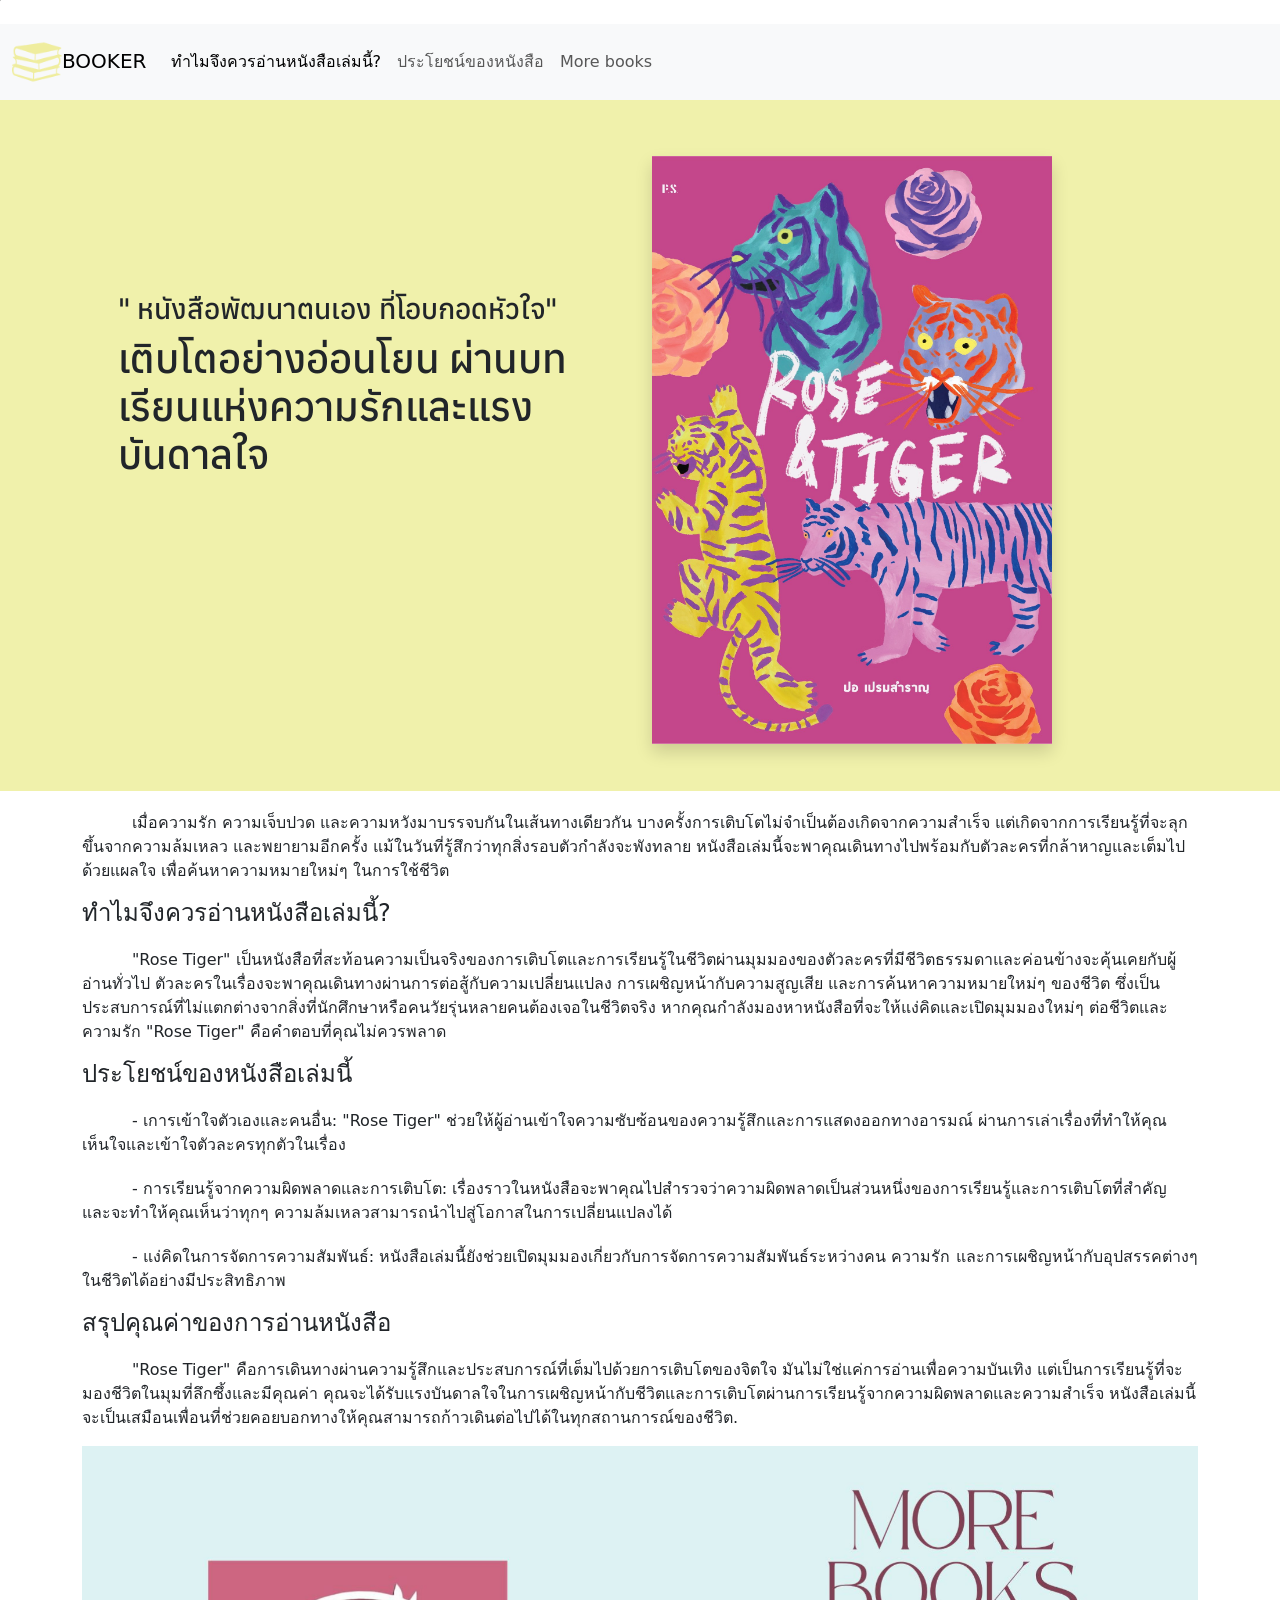
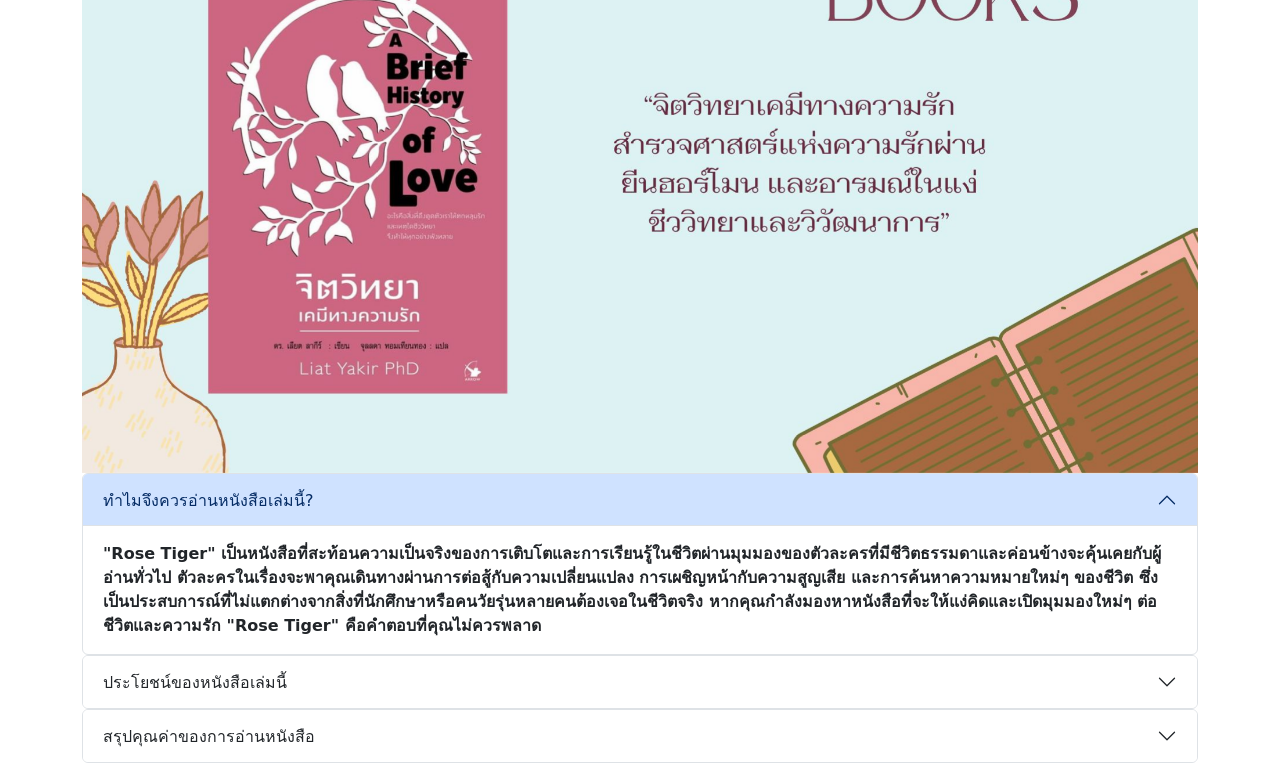
==== index.html @ 11191878 "ver.1" ====
<!doctype html>
<html lang="en">

<head>
    <meta charset="utf-8">
    <meta name="viewport" content="width=device-width, initial-scale=1">
    <title>หนังสือที่เปลี่ยนมุมมอง เส้นทางใหม่ในการเผชิญหน้ากับความสูญเสียและการเริ่มต้นใหม่</title>
    <meta name="keywords"
        content="หนังสือพัฒนาตนเอง,การเติบโตทางจิตใจ,ความรักและความเจ็บปวด,แรงบันดาลใจในการใช้ชีวิต,การจัดการความสัมพันธ์,การเผชิญหน้ากับความสูญเสีย ">
    <meta name="description"
        content="ค้นพบหนังสือพัฒนาตนเองที่จะพาคุณเติบโตทางจิตใจ ผ่านเรื่องราวความรักและความเจ็บปวด พร้อมแรงบันดาลใจในการใช้ชีวิตอย่างลึกซึ้งและมีความหมาย">

    <link href="https://cdn.jsdelivr.net/npm/bootstrap@5.3.8/dist/css/bootstrap.min.css" rel="stylesheet"
        integrity="sha384-sRIl4kxILFvY47J16cr9ZwB07vP4J8+LH7qKQnuqkuIAvNWLzeN8tE5YBujZqJLB" crossorigin="anonymous">
    <link href="https://fonts.googleapis.com/css2?family=Anuphan:wght@500&display=swap" rel="stylesheet">
    <link href="https://unpkg.com/aos@2.3.1/dist/aos.css" rel="stylesheet">
    <link rel="stylesheet" href="css/style.css">
</head>

<body>
    ้<header>
        <nav class="navbar navbar-expand-lg bg-body-tertiary">
            <div class="container-fluid">
                <a class="navbar-brand" href="#"> <img src="images/books-stack-of-three (1).png" alt="" width="50 px">BOOKER
                </a>
                <button class="navbar-toggler" type="button" data-bs-toggle="collapse"
                    data-bs-target="#navbarSupportedContent" aria-controls="navbarSupportedContent"
                    aria-expanded="false" aria-label="Toggle navigation">
                    <span class="navbar-toggler-icon"></span>
                </button>
                <div class="collapse navbar-collapse" id="navbarSupportedContent">
                    <ul class="navbar-nav me-auto mb-2 mb-lg-0">
                        <li class="nav-item">
                            <a class="nav-link active" aria-current="page" href="#why">ทำไมจึงควรอ่านหนังสือเล่มนี้?</a>
                        </li>

                        <li class="nav-item">
                            <a class="nav-link" href="#useful">ประโยชน์ของหนังสือ</a>
                        </li>

                        <li class="nav-item">
                            <a class="nav-link" href="https://www.naiin.com/"
                                target="_blank">More books</a>
                        </li>

                       
    </header>

    <div class="body pb-5 pt-5">
        <div class="container">
            <div class="row">
                <div class="text center col-12 col-md-6 col-xl-6 px-5 py-1 py-md-3 py-xl-5 mt-5 fonts-head "
                    data-aos="fade-right" data-aos-duration="2000">
                    <h3 class="mt-5 ">" หนังสือพัฒนาตนเอง ที่โอบกอดหัวใจ"
                    </h3>
                    <h1>เติบโตอย่างอ่อนโยน ผ่านบทเรียนแห่งความรักและแรงบันดาลใจ </h1>
                </div>


                <div class="col-12 col-md-6 col-xl-6 mt-2  ">
                    <img src="images/Rose_Tiger_.jpg" alt="" width="400 px" class="shadow" data-aos="fade-left"
                        data-aos-duration="2000">
                </div>
            </div>
        </div>
    </div>

    <div class="container ">
        <p>เมื่อความรัก ความเจ็บปวด และความหวังมาบรรจบกันในเส้นทางเดียวกัน
            บางครั้งการเติบโตไม่จำเป็นต้องเกิดจากความสำเร็จ แต่เกิดจากการเรียนรู้ที่จะลุกขึ้นจากความล้มเหลว
            และพยายามอีกครั้ง แม้ในวันที่รู้สึกว่าทุกสิ่งรอบตัวกำลังจะพังทลาย
            หนังสือเล่มนี้จะพาคุณเดินทางไปพร้อมกับตัวละครที่กล้าหาญและเต็มไปด้วยแผลใจ เพื่อค้นหาความหมายใหม่ๆ
            ในการใช้ชีวิต
        </p>
    </div>

    <div class="container">
        <h4 id="why">ทำไมจึงควรอ่านหนังสือเล่มนี้?</h4>
    </div>

    <div class="container">
        <p>"Rose Tiger"
            เป็นหนังสือที่สะท้อนความเป็นจริงของการเติบโตและการเรียนรู้ในชีวิตผ่านมุมมองของตัวละครที่มีชีวิตธรรมดาและค่อนข้างจะคุ้นเคยกับผู้อ่านทั่วไป
            ตัวละครในเรื่องจะพาคุณเดินทางผ่านการต่อสู้กับความเปลี่ยนแปลง การเผชิญหน้ากับความสูญเสีย
            และการค้นหาความหมายใหม่ๆ ของชีวิต
            ซึ่งเป็นประสบการณ์ที่ไม่แตกต่างจากสิ่งที่นักศึกษาหรือคนวัยรุ่นหลายคนต้องเจอในชีวิตจริง
            หากคุณกำลังมองหาหนังสือที่จะให้แง่คิดและเปิดมุมมองใหม่ๆ ต่อชีวิตและความรัก "Rose Tiger"
            คือคำตอบที่คุณไม่ควรพลาด
        </p>
    </div>

    <div class="container">
        <h4 id="useful">ประโยชน์ของหนังสือเล่มนี้</h4>
    </div>

    <div class="container">
        <p>- เการเข้าใจตัวเองและคนอื่น: "Rose Tiger" ช่วยให้ผู้อ่านเข้าใจความซับซ้อนของความรู้สึกและการแสดงออกทางอารมณ์
            ผ่านการเล่าเรื่องที่ทำให้คุณเห็นใจและเข้าใจตัวละครทุกตัวในเรื่อง</p>
        <p>- การเรียนรู้จากความผิดพลาดและการเติบโต:
            เรื่องราวในหนังสือจะพาคุณไปสำรวจว่าความผิดพลาดเป็นส่วนหนึ่งของการเรียนรู้และการเติบโตที่สำคัญ
            และจะทำให้คุณเห็นว่าทุกๆ ความล้มเหลวสามารถนำไปสู่โอกาสในการเปลี่ยนแปลงได้</p>
        <p>- แง่คิดในการจัดการความสัมพันธ์: หนังสือเล่มนี้ยังช่วยเปิดมุมมองเกี่ยวกับการจัดการความสัมพันธ์ระหว่างคน
            ความรัก และการเผชิญหน้ากับอุปสรรคต่างๆ ในชีวิตได้อย่างมีประสิทธิภาพ</p>
    </div>


    <div class="container">
        <h4 id="sum">สรุปคุณค่าของการอ่านหนังสือ</h4>
        <p>"Rose Tiger" คือการเดินทางผ่านความรู้สึกและประสบการณ์ที่เต็มไปด้วยการเติบโตของจิตใจ
            มันไม่ใช่แค่การอ่านเพื่อความบันเทิง แต่เป็นการเรียนรู้ที่จะมองชีวิตในมุมที่ลึกซึ้งและมีคุณค่า
            คุณจะได้รับแรงบันดาลใจในการเผชิญหน้ากับชีวิตและการเติบโตผ่านการเรียนรู้จากความผิดพลาดและความสำเร็จ
            หนังสือเล่มนี้จะเป็นเสมือนเพื่อนที่ช่วยคอยบอกทางให้คุณสามารถก้าวเดินต่อไปได้ในทุกสถานการณ์ของชีวิต.</p>
    </div>



    <!-- กล่องเปลี่ยนรูปภาพ -->
    <div class="container">
        <div id="carouselExampleSlidesOnly" class="carousel slide" data-bs-ride="carousel">
            <div class="carousel-inner">
                <div class="carousel-item active">
                    <img src="images/slide1.jpg" class="d-block w-100" alt="...">
                </div>
                <div class="carousel-item">
                    <img src="images/slide2.jpg" class="d-block w-100" alt="...">
                </div>
                <div class="carousel-item">
                    <img src="images/slide3.jpg" class="d-block w-100" alt="...">
                </div>
            </div>
        </div>
    </div>

    <div class="container">
        <div class="accordion" id="accordionExample">
            <!-- Item1 -->
            <div class="accordion-item">
                <h2 class="accordion-header">
                    <button class="accordion-button" type="button" data-bs-toggle="collapse"
                        data-bs-target="#collapseOne" aria-expanded="true" aria-controls="collapseOne">
                        ทำไมจึงควรอ่านหนังสือเล่มนี้?
                    </button>
                </h2>
                <div id="collapseOne" class="accordion-collapse collapse show" data-bs-parent="#accordionExample">
                    <div class="accordion-body">
                        <strong>"Rose Tiger"
                            เป็นหนังสือที่สะท้อนความเป็นจริงของการเติบโตและการเรียนรู้ในชีวิตผ่านมุมมองของตัวละครที่มีชีวิตธรรมดาและค่อนข้างจะคุ้นเคยกับผู้อ่านทั่วไป
                            ตัวละครในเรื่องจะพาคุณเดินทางผ่านการต่อสู้กับความเปลี่ยนแปลง การเผชิญหน้ากับความสูญเสีย
                            และการค้นหาความหมายใหม่ๆ ของชีวิต
                            ซึ่งเป็นประสบการณ์ที่ไม่แตกต่างจากสิ่งที่นักศึกษาหรือคนวัยรุ่นหลายคนต้องเจอในชีวิตจริง
                            หากคุณกำลังมองหาหนังสือที่จะให้แง่คิดและเปิดมุมมองใหม่ๆ ต่อชีวิตและความรัก "Rose Tiger"
                            คือคำตอบที่คุณไม่ควรพลาด
                    </div>
                </div>
            </div>
            <!-- Item2 -->
            <div class="accordion-item">
                <h2 class="accordion-header">
                    <button class="accordion-button collapsed" type="button" data-bs-toggle="collapse"
                        data-bs-target="#collapseTwo" aria-expanded="false" aria-controls="collapseTwo">
                        ประโยชน์ของหนังสือเล่มนี้
                    </button>
                </h2>
                <div id="collapseTwo" class="accordion-collapse collapse" data-bs-parent="#accordionExample">
                    <div class="accordion-body">
                        <strong>- การเข้าใจตัวเองและคนอื่น: "Rose Tiger"
                            ช่วยให้ผู้อ่านเข้าใจความซับซ้อนของความรู้สึกและการแสดงออกทางอารมณ์
                            ผ่านการเล่าเรื่องที่ทำให้คุณเห็นใจและเข้าใจตัวละครทุกตัวในเรื่อง

                            - การเรียนรู้จากความผิดพลาดและการเติบโต:
                            เรื่องราวในหนังสือจะพาคุณไปสำรวจว่าความผิดพลาดเป็นส่วนหนึ่งของการเรียนรู้และการเติบโตที่สำคัญ
                            และจะทำให้คุณเห็นว่าทุกๆ ความล้มเหลวสามารถนำไปสู่โอกาสในการเปลี่ยนแปลงได้

                            - แง่คิดในการจัดการความสัมพันธ์:
                            หนังสือเล่มนี้ยังช่วยเปิดมุมมองเกี่ยวกับการจัดการความสัมพันธ์ระหว่างคน ความรัก
                            และการเผชิญหน้ากับอุปสรรคต่างๆ ในชีวิตได้อย่างมีประสิทธิภาพ
                    </div>
                </div>
            </div>
            <!-- Item3 -->
            <div class="accordion-item">
                <h2 class="accordion-header">
                    <button class="accordion-button collapsed" type="button" data-bs-toggle="collapse"
                        data-bs-target="#collapseThree" aria-expanded="false" aria-controls="collapseThree">
                        สรุปคุณค่าของการอ่านหนังสือ
                    </button>
                </h2>
                <div id="collapseThree" class="accordion-collapse collapse" data-bs-parent="#accordionExample">
                    <div class="accordion-body">
                        <strong>"Rose Tiger" คือการเดินทางผ่านความรู้สึกและประสบการณ์ที่เต็มไปด้วยการเติบโตของจิตใจ
                            มันไม่ใช่แค่การอ่านเพื่อความบันเทิง
                            แต่เป็นการเรียนรู้ที่จะมองชีวิตในมุมที่ลึกซึ้งและมีคุณค่า
                            คุณจะได้รับแรงบันดาลใจในการเผชิญหน้ากับชีวิตและการเติบโตผ่านการเรียนรู้จากความผิดพลาดและความสำเร็จ
                            หนังสือเล่มนี้จะเป็นเสมือนเพื่อนที่ช่วยคอยบอกทางให้คุณสามารถก้าวเดินต่อไปได้ในทุกสถานการณ์ของชีวิต
                    </div>
                </div>
            </div>
        </div>
    </div>
    </div>
    <script src="https://cdn.jsdelivr.net/npm/bootstrap@5.3.8/dist/js/bootstrap.bundle.min.js"
        integrity="sha384-FKyoEForCGlyvwx9Hj09JcYn3nv7wiPVlz7YYwJrWVcXK/BmnVDxM+D2scQbITxI"
        crossorigin="anonymous"></script>
    <script src="https://unpkg.com/aos@2.3.1/dist/aos.js"></script>
    <script>
        AOS.init();
    </script>
</body>

</html>
---- css/style.css ----
.body {
            background-color: #f0f1ab; /* สีพื้นหลังเป็นสีเทา */
            
        }
.fonts-head {
            font-family: 'Anuphan', sans-serif; /* กำหนดฟอนต์เป็น Anuphan Medium 500 */
           font-weight: 300;
        }
p {
    margin-top: 20px; /* เพิ่มช่องว่างด้านบนของย่อหน้า */
    text-indent: 50px;
}
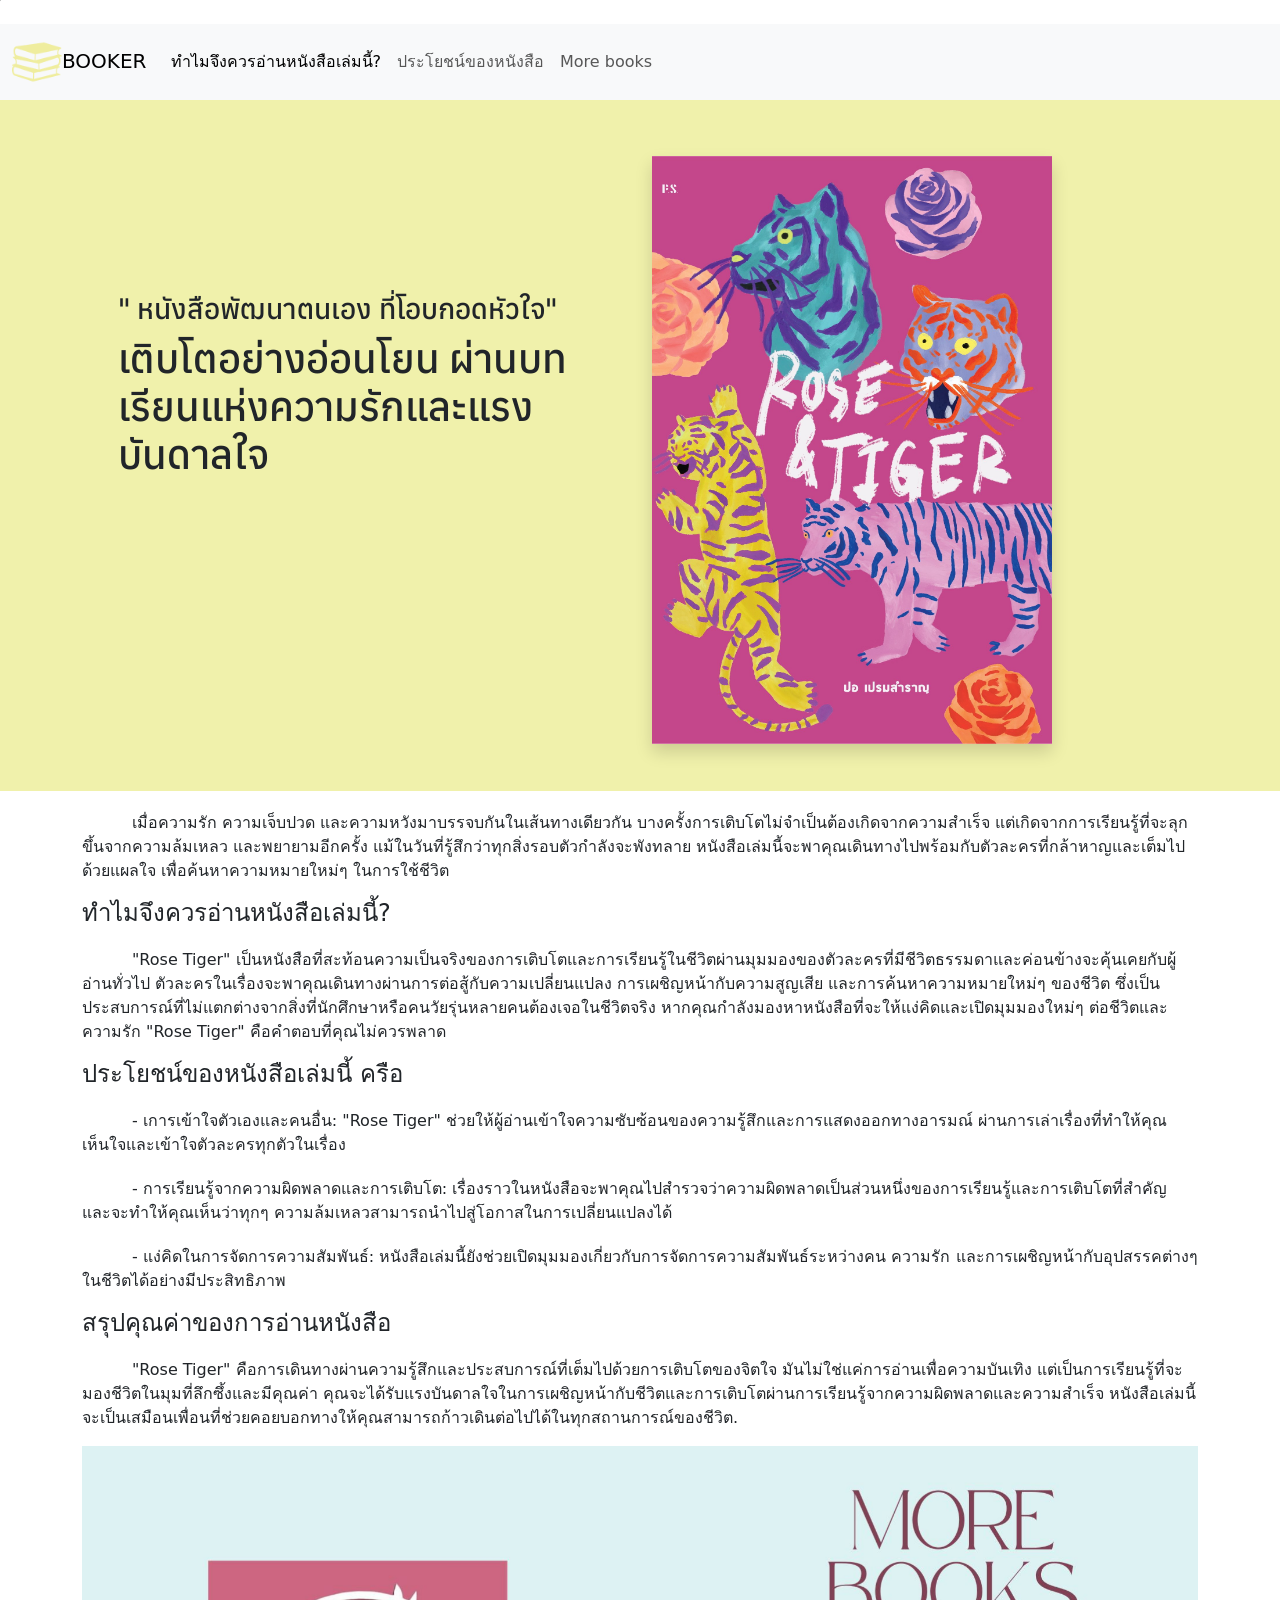
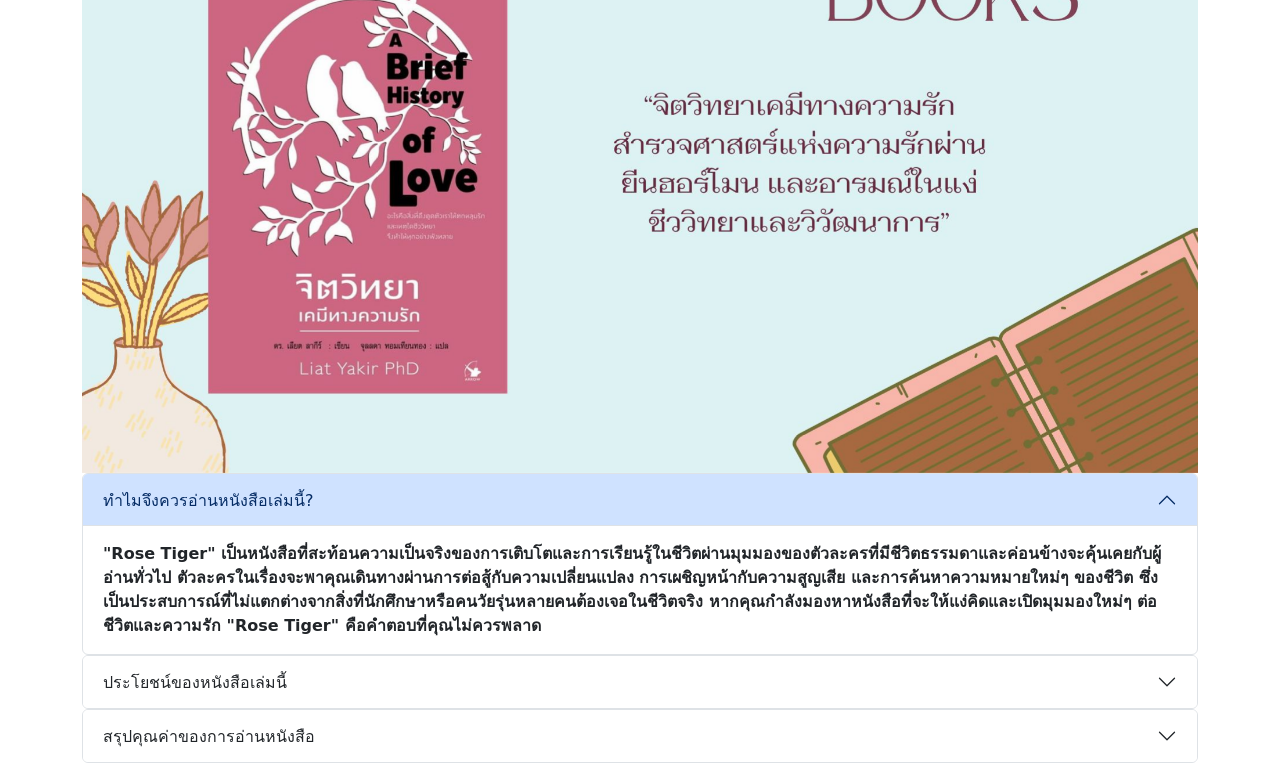
==== commit aa571fd0: "ver.2" ====
--- a/index.html
+++ b/index.html
@@ -74,7 +74,7 @@
         </p>
     </div>
 
-    <div class="container">
+    <div class="container ">
         <h4 id="why">ทำไมจึงควรอ่านหนังสือเล่มนี้?</h4>
     </div>
 
@@ -90,7 +90,7 @@
     </div>
 
     <div class="container">
-        <h4 id="useful">ประโยชน์ของหนังสือเล่มนี้</h4>
+        <h4 id="useful">ประโยชน์ของหนังสือเล่มนี้ ครือ</h4>
     </div>
 
     <div class="container">
